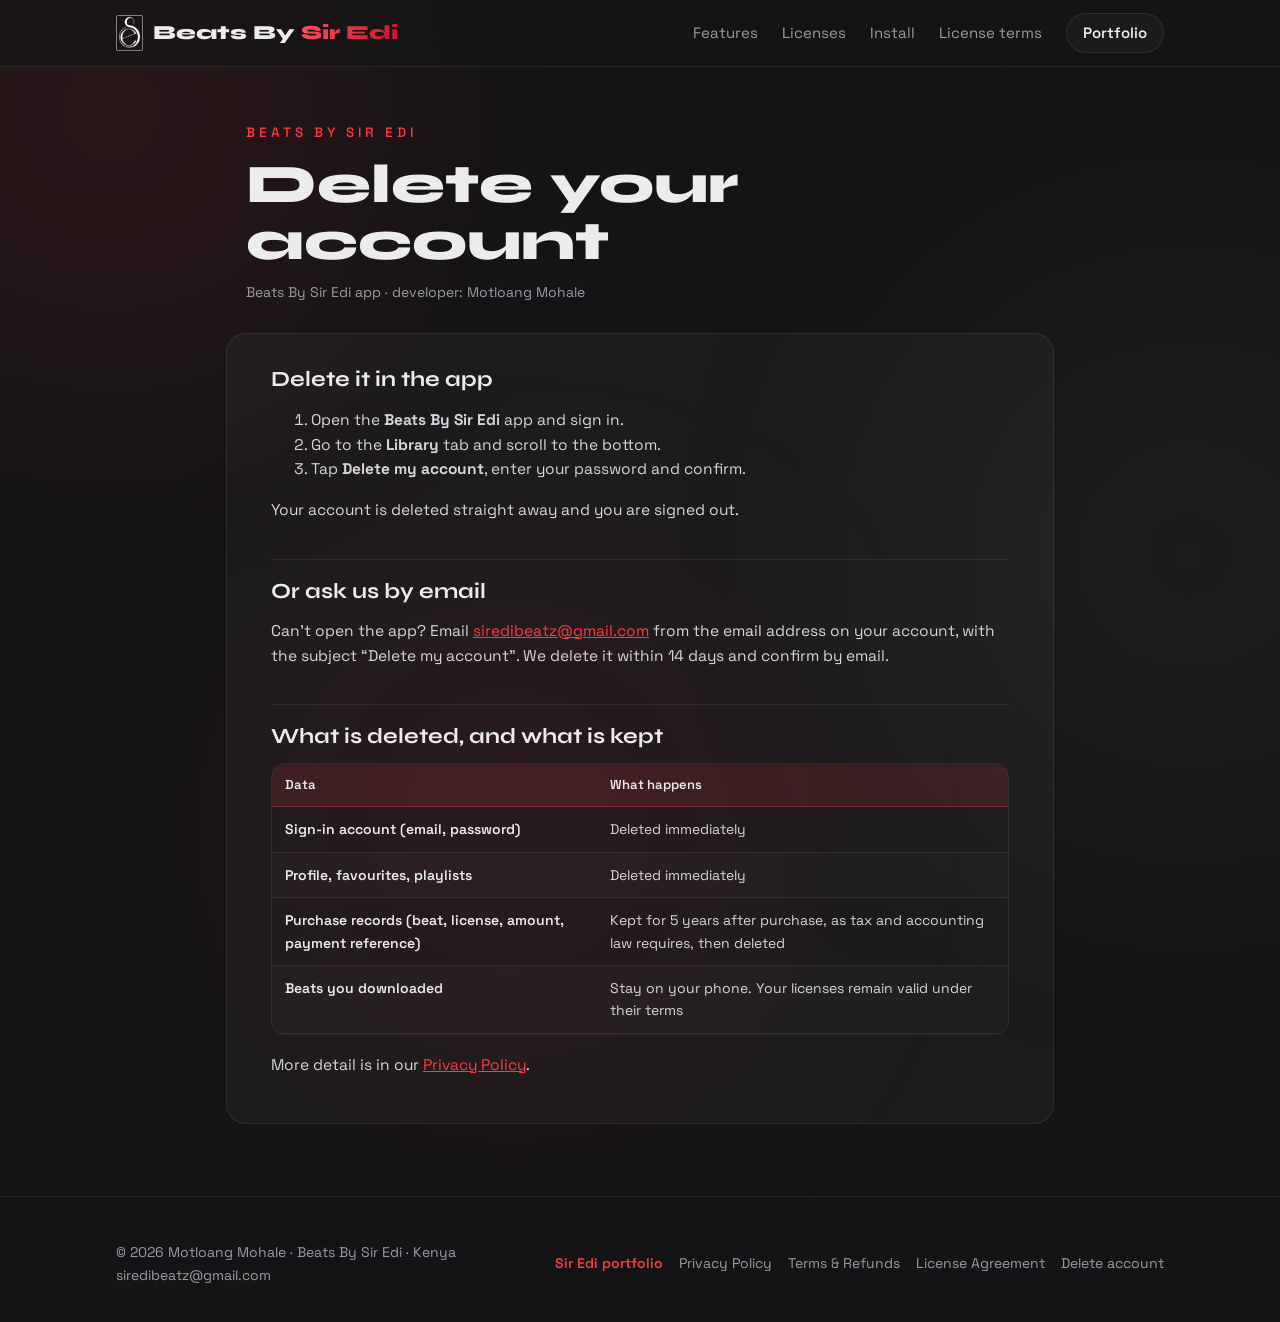
==== delete-account/index.html @ ad78ff6e "Add files via upload" ====
<!doctype html>
<html lang="en"><head>
<meta charset="utf-8"><meta name="viewport" content="width=device-width, initial-scale=1">
<title>Delete your account — Beats By Sir Edi</title>
<meta name="description" content="How to delete your Beats By Sir Edi account and what data is removed.">
<meta name="theme-color" content="#18181b">
<meta property="og:title" content="Delete your account — Beats By Sir Edi"><meta property="og:description" content="How to delete your Beats By Sir Edi account and what data is removed."><meta property="og:image" content="../assets/apple-touch-icon.png">
<link rel="icon" href="../assets/favicon.png"><link rel="apple-touch-icon" href="../assets/apple-touch-icon.png">
<link rel="preconnect" href="https://fonts.googleapis.com"><link rel="preconnect" href="https://fonts.gstatic.com" crossorigin><link href="https://fonts.googleapis.com/css2?family=Space+Grotesk:wght@400;500;600;700&family=Syne:wght@700;800&display=swap" rel="stylesheet">
<link rel="stylesheet" href="../assets/style.css">
</head><body>
<div class="glow glow-1"></div><div class="glow glow-2"></div><div class="glow glow-3"></div>
<header class="topbar"><div class="wrap">
  <a class="brand" href="../"><img class="mark" src="../assets/logo-mark.png" alt=""><span class="brand-text">Beats By <span>Sir Edi</span></span></a>
  <nav class="topnav"><a href="../#features">Features</a><a href="../#licenses">Licenses</a><a href="../#install">Install</a><a href="../license/">License terms</a><a class="pill" href="https://beats-by-sir-edi.web.app/" target="_blank" rel="noopener">Portfolio</a></nav>
</div></header>

<div class="doc-head"><div class="wrap" style="max-width:820px">
  <span class="kicker">BEATS BY SIR EDI</span>
  <h1>Delete your account</h1>
  <div class="updated-line">Beats By Sir Edi app · developer: Motloang Mohale</div>
</div></div>
<main class="doc"><div class="paper">
<h2>Delete it in the app</h2>
<ol>
<li>Open the <b>Beats By Sir Edi</b> app and sign in.</li>
<li>Go to the <b>Library</b> tab and scroll to the bottom.</li>
<li>Tap <b>Delete my account</b>, enter your password and confirm.</li>
</ol>
<p>Your account is deleted straight away and you are signed out.</p>
<h2>Or ask us by email</h2>
<p>Can't open the app? Email <a href="mailto:siredibeatz@gmail.com?subject=Delete%20my%20account">siredibeatz@gmail.com</a> from the email address on your account, with the subject “Delete my account”. We delete it within 14 days and confirm by email.</p>
<h2>What is deleted, and what is kept</h2>
<div class="table-scroll"><table>
<thead><tr><th>Data</th><th>What happens</th></tr></thead>
<tbody>
<tr><td>Sign-in account (email, password)</td><td>Deleted immediately</td></tr>
<tr><td>Profile, favourites, playlists</td><td>Deleted immediately</td></tr>
<tr><td>Purchase records (beat, license, amount, payment reference)</td><td>Kept for 5 years after purchase, as tax and accounting law requires, then deleted</td></tr>
<tr><td>Beats you downloaded</td><td>Stay on your phone. Your licenses remain valid under their terms</td></tr>
</tbody></table></div>
<p>More detail is in our <a href="../privacy/">Privacy Policy</a>.</p>
</div></main>
<footer><div class="wrap">
  <div>© <span id="year">2026</span> Motloang Mohale · Beats By Sir Edi · Kenya<br><a href="mailto:siredibeatz@gmail.com">siredibeatz@gmail.com</a></div>
  <nav><a class="portfolio-link" href="https://beats-by-sir-edi.web.app/" target="_blank" rel="noopener">Sir Edi portfolio</a><a href="../privacy/">Privacy Policy</a><a href="../terms/">Terms &amp; Refunds</a><a href="../license/">License Agreement</a><a href="../delete-account/">Delete account</a></nav>
</div></footer>
<script src="../assets/config.js"></script><script src="../assets/site.js"></script>
</body></html>
---- assets/style.css ----
/* Beats By Sir Edi — styled to match the portfolio (beats-by-sir-edi.web.app):
   near-black background, glass surfaces, red gradient accent, Syne + Space Grotesk. */
:root {
  --bg: #141416;
  --surface: #1c1c1f;
  --surface-3: #2a2a2e;
  --card: rgba(255, 255, 255, 0.035);
  --border: rgba(255, 255, 255, 0.08);
  --text: #ececee;
  --muted: #9b9ba3;
  --accent: #ff3b3f;
  --accent-deep: #c8102e;
  --accent-soft: rgba(255, 59, 63, 0.12);
  --accent-line: rgba(255, 59, 63, 0.35);
  --grad: linear-gradient(120deg, #ff5257, var(--accent-deep));
  --display: 'Syne', 'Space Grotesk', sans-serif;
  --sans: 'Space Grotesk', system-ui, -apple-system, 'Segoe UI', Roboto, Arial, sans-serif;
  --radius: 20px;
}
* { box-sizing: border-box; }
html { scroll-behavior: smooth; -webkit-text-size-adjust: 100%; }
body { margin: 0; background: var(--bg); color: var(--text); font: 16px/1.6 var(--sans); overflow-x: hidden; }
a { color: var(--accent); }
img { max-width: 100%; display: block; }
.wrap { width: 100%; max-width: 1080px; margin: 0 auto; padding: 0 16px; }

/* Floating colour glows, as on the portfolio */
.glow { position: fixed; border-radius: 50%; filter: blur(140px); opacity: 0.16; z-index: -1; pointer-events: none; animation: float 18s ease-in-out infinite; }
.glow-1 { width: 420px; height: 420px; background: var(--accent); top: -100px; left: -100px; }
.glow-2 { width: 480px; height: 480px; background: #6b6b73; top: 35%; right: -150px; animation-delay: -6s; }
.glow-3 { width: 380px; height: 380px; background: var(--accent-deep); bottom: -120px; left: 25%; animation-delay: -12s; }
@keyframes float { 0%, 100% { transform: translate(0, 0); } 50% { transform: translate(40px, -50px); } }
@media (prefers-reduced-motion: reduce) { .glow, .gradient-text { animation: none; } html { scroll-behavior: auto; } }

/* Glass top bar */
.topbar { position: sticky; top: 0; z-index: 50; backdrop-filter: blur(14px); -webkit-backdrop-filter: blur(14px); background: rgba(20, 20, 22, 0.6); border-bottom: 1px solid var(--border); }
.topbar .wrap { display: flex; align-items: center; justify-content: space-between; height: 66px; gap: 12px; }
.brand { display: flex; align-items: center; gap: 10px; text-decoration: none; min-width: 0; }
.brand .mark { height: 36px; width: auto; }
.brand-text { font-family: var(--display); font-weight: 800; font-size: 1.25rem; color: var(--text); white-space: nowrap; }
.brand-text span { background: var(--grad); -webkit-background-clip: text; background-clip: text; color: transparent; }
.topnav { display: flex; align-items: center; gap: 24px; }
.topnav a { color: var(--muted); text-decoration: none; font-size: 15px; transition: color .2s; }
.topnav a:hover { color: var(--accent); }
.topnav a.pill { color: var(--text); border: 1px solid var(--border); background: var(--card); padding: 7px 16px; border-radius: 999px; font-weight: 600; }
.topnav a.pill:hover { border-color: var(--accent); color: var(--text); }
@media (max-width: 760px) { .topnav a:not(.pill) { display: none; } .brand-text { font-size: 1.05rem; } }
@media (max-width: 380px) { .brand-text { display: none; } }

/* Hero */
.hero { padding: 72px 0 64px; }
.hero .wrap { display: grid; grid-template-columns: 1.15fr 0.85fr; gap: 40px; align-items: center; }
.kicker { display: inline-block; text-transform: uppercase; letter-spacing: 4px; color: var(--accent); font-size: .85rem; font-weight: 500; margin-bottom: 18px; }
.hero h1 { font-family: var(--display); font-weight: 800; font-size: clamp(2.4rem, 6.2vw, 4.4rem); line-height: 1.06; margin: 0 0 20px; }
.gradient-text { background: var(--grad); -webkit-background-clip: text; background-clip: text; color: transparent; background-size: 200% auto; animation: shine 6s linear infinite; }
@keyframes shine { to { background-position: 200% center; } }
.hero h1 .red { background: var(--grad); -webkit-background-clip: text; background-clip: text; color: transparent; background-size: 200% auto; animation: shine 6s linear infinite; }
.hero p.lead { color: var(--muted); font-size: 1.15rem; max-width: 540px; margin: 0 0 30px; }
.cta { display: flex; flex-wrap: wrap; gap: 14px; align-items: center; }
.btn { display: inline-flex; align-items: center; gap: 10px; text-decoration: none; font-weight: 700; border-radius: 999px; padding: 14px 30px; font-size: 1rem; transition: transform .2s, box-shadow .2s, border-color .2s; }
.btn svg { width: 20px; height: 20px; }
.btn-red { background: var(--grad); color: #fff; box-shadow: 0 8px 30px rgba(255, 59, 63, 0.35); }
.btn-red:hover { transform: translateY(-3px); box-shadow: 0 12px 40px rgba(255, 59, 63, 0.5); }
.btn-outline { border: 1px solid var(--border); color: var(--text); background: var(--card); }
.btn-outline:hover { border-color: var(--accent); transform: translateY(-3px); }
.meta { color: var(--muted); font-size: 13px; margin-top: 14px; }
.play { display: inline-flex; align-items: center; gap: 10px; border: 1px solid var(--border); border-radius: 999px; padding: 8px 20px 8px 16px; color: #fff; text-decoration: none; background: rgba(0, 0, 0, 0.45); }
.play.soon { opacity: 0.55; cursor: default; }
.play svg { width: 22px; height: 22px; }
.play-text { display: flex; flex-direction: column; line-height: 1.1; }
.play-top { font-size: 9px; letter-spacing: 1px; color: var(--muted); }
.play-name { font-size: 16px; font-weight: 600; }
.hero-art { justify-self: center; position: relative; }
.hero-art::before { content: ''; position: absolute; inset: 10% -10%; background: radial-gradient(closest-side, rgba(255, 59, 63, 0.35), transparent); filter: blur(30px); z-index: -1; }
.phone { width: 250px; max-width: 70vw; aspect-ratio: 9 / 18; border-radius: 36px; background: #0e0e10; border: 8px solid #2a2a2e; box-shadow: 0 30px 70px rgba(0, 0, 0, 0.55); overflow: hidden; display: flex; flex-direction: column; }
.phone .p-top { background: #1F1F22; border-bottom: 2px solid var(--accent); padding: 16px 14px 10px; display: flex; align-items: center; gap: 8px; }
.phone .p-top img { height: 20px; }
.phone .p-body { flex: 1; background: #F4F4F5; padding: 12px; display: grid; grid-template-columns: 1fr 1fr; gap: 8px; align-content: start; }
.pad { aspect-ratio: 1; border-radius: 10px; background: linear-gradient(145deg, #3A3A40, #1F1F22); }
.pad:nth-child(3n) { background: linear-gradient(145deg, #ff5257, #8E1711); }
.pad:nth-child(4n) { background: linear-gradient(145deg, #6E6E73, #3A3A40); }
.phone .p-bar { background: #fff; border-top: 1px solid #E2E2E6; height: 44px; display: flex; align-items: center; gap: 8px; padding: 0 12px; }
.phone .p-bar .dot { width: 24px; height: 24px; border-radius: 6px; background: var(--accent); }
.phone .p-bar .ln { flex: 1; height: 6px; border-radius: 3px; background: #ECECEE; }
@media (max-width: 820px) { .hero .wrap { grid-template-columns: 1fr; } .hero-art { display: none; } .hero { padding: 48px 0 40px; } }

/* Sections */
section { padding: 72px 0; }
.section-tag { text-transform: uppercase; letter-spacing: 4px; color: var(--accent); font-size: .8rem; font-weight: 500; margin: 0 0 10px; }
h2 { font-family: var(--display); font-weight: 800; font-size: clamp(2rem, 5vw, 3rem); line-height: 1.08; margin: 0 0 28px; }
.grid-3 { display: grid; grid-template-columns: repeat(3, 1fr); gap: 18px; }
.grid-4 { display: grid; grid-template-columns: repeat(4, 1fr); gap: 18px; }
@media (max-width: 900px) { .grid-4 { grid-template-columns: repeat(2, 1fr); } }
@media (max-width: 720px) { .grid-3 { grid-template-columns: 1fr; } }
@media (max-width: 480px) { .grid-4 { grid-template-columns: 1fr; } }
.card { background: var(--card); border: 1px solid var(--border); border-radius: var(--radius); padding: 24px; transition: transform .25s, border-color .25s, box-shadow .25s; }
.card:hover { transform: translateY(-6px); border-color: var(--accent-line); box-shadow: 0 18px 50px rgba(255, 59, 63, 0.14); }
.card h3 { margin: 14px 0 6px; font-size: 1.08rem; }
.card p { margin: 0; color: var(--muted); font-size: .95rem; }
.icon { width: 44px; height: 44px; border-radius: 14px; background: var(--accent-soft); border: 1px solid var(--accent-line); display: grid; place-items: center; }
.icon svg { width: 20px; height: 20px; stroke: var(--accent); fill: none; stroke-width: 1.8; stroke-linecap: round; stroke-linejoin: round; }
.step { display: flex; gap: 14px; align-items: flex-start; }
.step p { color: var(--muted); margin: 4px 0 0; }
.num { flex: none; width: 36px; height: 36px; border-radius: 50%; background: var(--grad); color: #fff; font-weight: 700; display: grid; place-items: center; box-shadow: 0 6px 18px rgba(255, 59, 63, 0.35); }

/* Licenses */
.lic { display: flex; flex-direction: column; }
.lic.featured { border-color: var(--accent-line); background: linear-gradient(160deg, rgba(255, 59, 63, 0.12), rgba(255, 255, 255, 0.03)); }
.lic .name { font-family: var(--display); font-weight: 800; font-size: 1.6rem; line-height: 1.1; margin: 10px 0 4px; }
.lic ul { list-style: none; padding: 0; margin: 16px 0 0; }
.lic li { padding: 9px 0; border-top: 1px solid var(--border); font-size: .95rem; display: flex; gap: 10px; }
.lic li::before { content: ''; flex: none; width: 6px; height: 6px; margin-top: 9px; border-radius: 50%; background: var(--accent); }
.badge { display: inline-block; align-self: flex-start; font-size: 11px; font-weight: 700; letter-spacing: 1.4px; color: var(--accent); background: var(--accent-soft); border: 1px solid var(--accent-line); border-radius: 999px; padding: 3px 10px; }
.muted { color: var(--muted); }

/* Install band */
.band { background: rgba(255, 255, 255, 0.025); border-top: 1px solid var(--border); border-bottom: 1px solid var(--border); }
.band a { color: var(--text); }

/* Portfolio strip */
.portfolio-strip { display: flex; flex-wrap: wrap; align-items: center; justify-content: space-between; gap: 20px; padding: 28px 30px; border-radius: 24px; background: linear-gradient(120deg, rgba(255, 59, 63, 0.14), rgba(255, 255, 255, 0.03)); border: 1px solid var(--accent-line); }
.portfolio-strip h3 { font-family: var(--display); font-weight: 800; font-size: clamp(1.3rem, 3vw, 1.8rem); margin: 0 0 6px; line-height: 1.15; }
.portfolio-strip p { margin: 0; color: var(--muted); max-width: 560px; }

/* Legal pages */
.doc-head { padding: 52px 0 30px; }
.doc-head .kicker { margin-bottom: 12px; }
.doc-head h1 { font-family: var(--display); font-weight: 800; font-size: clamp(2.2rem, 6vw, 3.4rem); line-height: 1.06; margin: 0 0 10px; }
.doc-head .updated-line { color: var(--muted); font-size: 14px; }
.doc-head .actions { display: flex; flex-wrap: wrap; gap: 10px; margin-top: 20px; }
.btn-ghost { display: inline-flex; align-items: center; gap: 8px; border: 1px solid var(--border); background: var(--card); color: var(--text); text-decoration: none; border-radius: 999px; padding: 10px 18px; font-size: 14px; font-weight: 600; transition: border-color .2s; }
.btn-ghost:hover { border-color: var(--accent); }
.doc { max-width: 860px; margin: 0 auto; padding: 0 16px 72px; }
.doc .paper { background: var(--card); border: 1px solid var(--border); border-radius: var(--radius); padding: 30px clamp(18px, 4vw, 44px); }
.doc h1 { display: none; }
.doc h2 { font-family: var(--display); font-weight: 700; font-size: 1.35rem; margin: 36px 0 12px; padding-top: 20px; border-top: 1px solid var(--border); }
.doc h2:first-of-type { border-top: 0; padding-top: 0; margin-top: 4px; }
.doc p, .doc li { font-size: 15.5px; color: #d6d6da; }
.doc strong { color: var(--text); }
.table-scroll { overflow-x: auto; margin: 14px 0 18px; border: 1px solid var(--border); border-radius: 14px; }
.doc table { border-collapse: collapse; width: 100%; min-width: 520px; font-size: 14px; }
.doc th, .doc td { text-align: left; vertical-align: top; padding: 11px 13px; border-bottom: 1px solid var(--border); color: #d6d6da; }
.doc thead th { background: rgba(255, 59, 63, 0.12); color: var(--text); font-weight: 600; font-size: 13px; border-bottom: 1px solid var(--accent-line); }
.doc tbody tr:nth-child(even) td { background: rgba(255, 255, 255, 0.02); }
.doc tbody td:first-child { font-weight: 600; color: var(--text); }

/* Footer */
footer { color: var(--muted); padding: 44px 0 36px; font-size: 14px; border-top: 1px solid var(--border); }
footer .wrap { display: flex; flex-wrap: wrap; justify-content: space-between; gap: 18px; align-items: center; }
footer a { color: var(--muted); text-decoration: none; transition: color .2s; }
footer a:hover { color: var(--accent); }
footer nav { display: flex; flex-wrap: wrap; gap: 16px; }
footer .portfolio-link { color: var(--accent); font-weight: 600; }
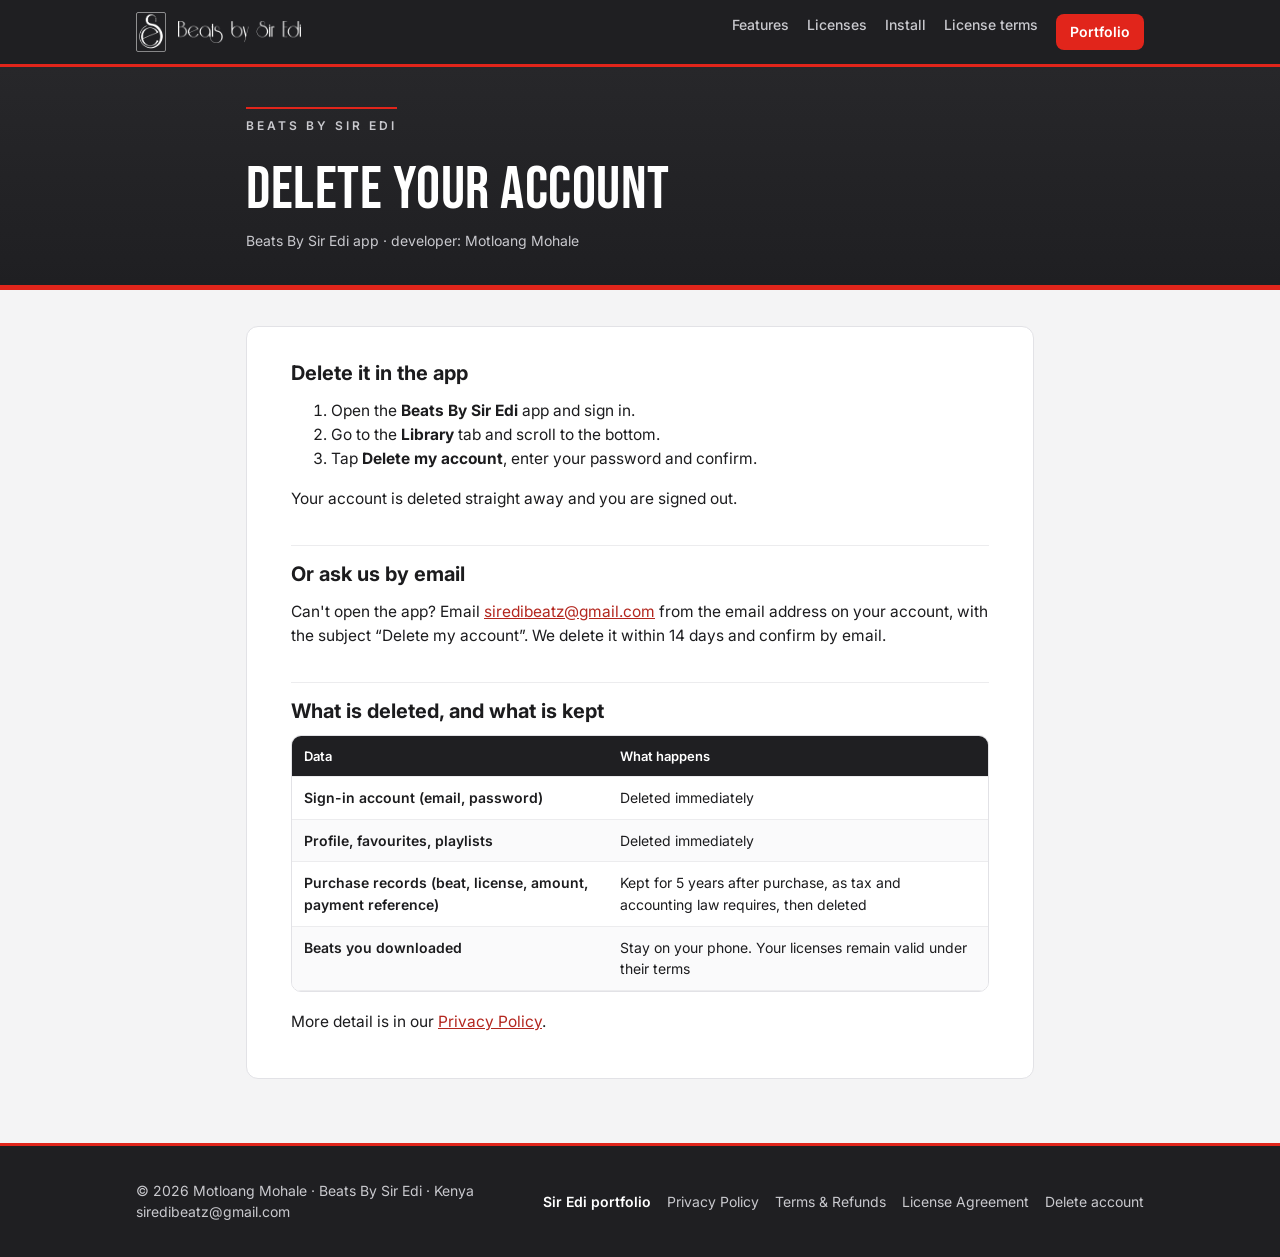
==== commit d67b4ebb: "Add files via upload" ====
--- a/delete-account/index.html
+++ b/delete-account/index.html
@@ -3,15 +3,14 @@
 <meta charset="utf-8"><meta name="viewport" content="width=device-width, initial-scale=1">
 <title>Delete your account — Beats By Sir Edi</title>
 <meta name="description" content="How to delete your Beats By Sir Edi account and what data is removed.">
-<meta name="theme-color" content="#18181b">
+<meta name="theme-color" content="#1F1F22">
 <meta property="og:title" content="Delete your account — Beats By Sir Edi"><meta property="og:description" content="How to delete your Beats By Sir Edi account and what data is removed."><meta property="og:image" content="../assets/apple-touch-icon.png">
 <link rel="icon" href="../assets/favicon.png"><link rel="apple-touch-icon" href="../assets/apple-touch-icon.png">
-<link rel="preconnect" href="https://fonts.googleapis.com"><link rel="preconnect" href="https://fonts.gstatic.com" crossorigin><link href="https://fonts.googleapis.com/css2?family=Space+Grotesk:wght@400;500;600;700&family=Syne:wght@700;800&display=swap" rel="stylesheet">
+<link rel="preconnect" href="https://fonts.googleapis.com"><link rel="preconnect" href="https://fonts.gstatic.com" crossorigin><link href="https://fonts.googleapis.com/css2?family=Bebas+Neue&family=Inter:wght@400;500;600;700&display=swap" rel="stylesheet">
 <link rel="stylesheet" href="../assets/style.css">
 </head><body>
-<div class="glow glow-1"></div><div class="glow glow-2"></div><div class="glow glow-3"></div>
 <header class="topbar"><div class="wrap">
-  <a class="brand" href="../"><img class="mark" src="../assets/logo-mark.png" alt=""><span class="brand-text">Beats By <span>Sir Edi</span></span></a>
+  <a class="brand" href="../"><img class="mark" src="../assets/logo-mark.png" alt=""><img class="word" src="../assets/logo-wordmark.png" alt="Beats By Sir Edi"></a>
   <nav class="topnav"><a href="../#features">Features</a><a href="../#licenses">Licenses</a><a href="../#install">Install</a><a href="../license/">License terms</a><a class="pill" href="https://beats-by-sir-edi.web.app/" target="_blank" rel="noopener">Portfolio</a></nav>
 </div></header>
 
--- a/assets/style.css
+++ b/assets/style.css
@@ -1,153 +1,140 @@
-/* Beats By Sir Edi — styled to match the portfolio (beats-by-sir-edi.web.app):
-   near-black background, glass surfaces, red gradient accent, Syne + Space Grotesk. */
+/* Beats By Sir Edi — same palette as the app: charcoal, greys, white, one red accent. */
 :root {
-  --bg: #141416;
-  --surface: #1c1c1f;
-  --surface-3: #2a2a2e;
-  --card: rgba(255, 255, 255, 0.035);
-  --border: rgba(255, 255, 255, 0.08);
-  --text: #ececee;
-  --muted: #9b9ba3;
-  --accent: #ff3b3f;
-  --accent-deep: #c8102e;
-  --accent-soft: rgba(255, 59, 63, 0.12);
-  --accent-line: rgba(255, 59, 63, 0.35);
-  --grad: linear-gradient(120deg, #ff5257, var(--accent-deep));
-  --display: 'Syne', 'Space Grotesk', sans-serif;
-  --sans: 'Space Grotesk', system-ui, -apple-system, 'Segoe UI', Roboto, Arial, sans-serif;
-  --radius: 20px;
+  --bg: #F4F4F5;
+  --surface: #FFFFFF;
+  --surface-2: #ECECEE;
+  --line: #E2E2E6;
+  --text: #1C1C1E;
+  --muted: #6E6E73;
+  --charcoal: #1F1F22;
+  --charcoal-2: #27272A;
+  --red: #E1251B;
+  --red-dim: #B3261E;
+  --on-dark: #FFFFFF;
+  --on-dark-muted: #C9C9CE;
+  --radius: 12px;
+  --display: 'Bebas Neue', Impact, 'Arial Narrow', sans-serif;
+  --sans: 'Inter', system-ui, -apple-system, 'Segoe UI', Roboto, Arial, sans-serif;
 }
 * { box-sizing: border-box; }
-html { scroll-behavior: smooth; -webkit-text-size-adjust: 100%; }
-body { margin: 0; background: var(--bg); color: var(--text); font: 16px/1.6 var(--sans); overflow-x: hidden; }
-a { color: var(--accent); }
+html { -webkit-text-size-adjust: 100%; }
+body { margin: 0; background: var(--bg); color: var(--text); font: 16px/1.55 var(--sans); }
+a { color: var(--red-dim); }
 img { max-width: 100%; display: block; }
-.wrap { width: 100%; max-width: 1080px; margin: 0 auto; padding: 0 16px; }
+.wrap { width: 100%; max-width: 1040px; margin: 0 auto; padding: 0 16px; }
 
-/* Floating colour glows, as on the portfolio */
-.glow { position: fixed; border-radius: 50%; filter: blur(140px); opacity: 0.16; z-index: -1; pointer-events: none; animation: float 18s ease-in-out infinite; }
-.glow-1 { width: 420px; height: 420px; background: var(--accent); top: -100px; left: -100px; }
-.glow-2 { width: 480px; height: 480px; background: #6b6b73; top: 35%; right: -150px; animation-delay: -6s; }
-.glow-3 { width: 380px; height: 380px; background: var(--accent-deep); bottom: -120px; left: 25%; animation-delay: -12s; }
-@keyframes float { 0%, 100% { transform: translate(0, 0); } 50% { transform: translate(40px, -50px); } }
-@media (prefers-reduced-motion: reduce) { .glow, .gradient-text { animation: none; } html { scroll-behavior: auto; } }
-
-/* Glass top bar */
-.topbar { position: sticky; top: 0; z-index: 50; backdrop-filter: blur(14px); -webkit-backdrop-filter: blur(14px); background: rgba(20, 20, 22, 0.6); border-bottom: 1px solid var(--border); }
-.topbar .wrap { display: flex; align-items: center; justify-content: space-between; height: 66px; gap: 12px; }
-.brand { display: flex; align-items: center; gap: 10px; text-decoration: none; min-width: 0; }
-.brand .mark { height: 36px; width: auto; }
-.brand-text { font-family: var(--display); font-weight: 800; font-size: 1.25rem; color: var(--text); white-space: nowrap; }
-.brand-text span { background: var(--grad); -webkit-background-clip: text; background-clip: text; color: transparent; }
-.topnav { display: flex; align-items: center; gap: 24px; }
-.topnav a { color: var(--muted); text-decoration: none; font-size: 15px; transition: color .2s; }
-.topnav a:hover { color: var(--accent); }
-.topnav a.pill { color: var(--text); border: 1px solid var(--border); background: var(--card); padding: 7px 16px; border-radius: 999px; font-weight: 600; }
-.topnav a.pill:hover { border-color: var(--accent); color: var(--text); }
-@media (max-width: 760px) { .topnav a:not(.pill) { display: none; } .brand-text { font-size: 1.05rem; } }
-@media (max-width: 380px) { .brand-text { display: none; } }
+/* Top bar — like the app */
+.topbar { background: var(--charcoal); border-bottom: 3px solid var(--red); }
+.topbar .wrap { display: flex; align-items: center; justify-content: space-between; height: 64px; gap: 12px; }
+.brand { display: flex; align-items: center; gap: 12px; text-decoration: none; min-width: 0; }
+.brand .mark { height: 40px; width: auto; }
+.brand .word { height: 22px; width: auto; }
+.topnav { display: flex; gap: 18px; }
+.topnav a { color: var(--on-dark-muted); text-decoration: none; font-size: 14px; font-weight: 500; }
+.topnav a:hover { color: var(--on-dark); }
+@media (max-width: 640px) { .topnav { display: none; } .brand .word { height: 18px; } }
 
 /* Hero */
-.hero { padding: 72px 0 64px; }
+.hero { background: linear-gradient(180deg, var(--charcoal-2), var(--charcoal)); color: var(--on-dark); padding: 64px 0 72px; position: relative; overflow: hidden; }
+.hero::after { content: ''; position: absolute; left: 0; right: 0; bottom: 0; height: 6px; background: var(--red); }
 .hero .wrap { display: grid; grid-template-columns: 1.15fr 0.85fr; gap: 40px; align-items: center; }
-.kicker { display: inline-block; text-transform: uppercase; letter-spacing: 4px; color: var(--accent); font-size: .85rem; font-weight: 500; margin-bottom: 18px; }
-.hero h1 { font-family: var(--display); font-weight: 800; font-size: clamp(2.4rem, 6.2vw, 4.4rem); line-height: 1.06; margin: 0 0 20px; }
-.gradient-text { background: var(--grad); -webkit-background-clip: text; background-clip: text; color: transparent; background-size: 200% auto; animation: shine 6s linear infinite; }
-@keyframes shine { to { background-position: 200% center; } }
-.hero h1 .red { background: var(--grad); -webkit-background-clip: text; background-clip: text; color: transparent; background-size: 200% auto; animation: shine 6s linear infinite; }
-.hero p.lead { color: var(--muted); font-size: 1.15rem; max-width: 540px; margin: 0 0 30px; }
-.cta { display: flex; flex-wrap: wrap; gap: 14px; align-items: center; }
-.btn { display: inline-flex; align-items: center; gap: 10px; text-decoration: none; font-weight: 700; border-radius: 999px; padding: 14px 30px; font-size: 1rem; transition: transform .2s, box-shadow .2s, border-color .2s; }
+.kicker { display: inline-block; font-size: 12px; font-weight: 600; letter-spacing: 3px; color: var(--on-dark-muted); border-top: 2px solid var(--red); padding-top: 8px; margin-bottom: 18px; }
+.hero h1 { font-family: var(--display); font-weight: 400; font-size: clamp(48px, 9vw, 88px); line-height: 0.95; letter-spacing: 1px; margin: 0 0 18px; }
+.hero h1 .red { color: var(--red); }
+.hero p.lead { color: var(--on-dark-muted); font-size: 18px; max-width: 520px; margin: 0 0 28px; }
+.cta { display: flex; flex-wrap: wrap; gap: 12px; align-items: center; }
+.btn { display: inline-flex; align-items: center; gap: 10px; text-decoration: none; font-weight: 700; border-radius: 10px; padding: 14px 22px; font-size: 16px; }
+.btn-red { background: var(--red); color: #fff; box-shadow: 0 8px 24px rgba(225, 37, 27, 0.35); }
+.btn-red:hover { background: #c81f16; }
 .btn svg { width: 20px; height: 20px; }
-.btn-red { background: var(--grad); color: #fff; box-shadow: 0 8px 30px rgba(255, 59, 63, 0.35); }
-.btn-red:hover { transform: translateY(-3px); box-shadow: 0 12px 40px rgba(255, 59, 63, 0.5); }
-.btn-outline { border: 1px solid var(--border); color: var(--text); background: var(--card); }
-.btn-outline:hover { border-color: var(--accent); transform: translateY(-3px); }
-.meta { color: var(--muted); font-size: 13px; margin-top: 14px; }
-.play { display: inline-flex; align-items: center; gap: 10px; border: 1px solid var(--border); border-radius: 999px; padding: 8px 20px 8px 16px; color: #fff; text-decoration: none; background: rgba(0, 0, 0, 0.45); }
+.meta { color: var(--on-dark-muted); font-size: 13px; margin-top: 12px; }
+.play { display: inline-flex; align-items: center; gap: 10px; border: 1px solid #4A4A50; border-radius: 10px; padding: 8px 16px; color: #fff; text-decoration: none; background: #000; }
 .play.soon { opacity: 0.55; cursor: default; }
 .play svg { width: 22px; height: 22px; }
 .play-text { display: flex; flex-direction: column; line-height: 1.1; }
-.play-top { font-size: 9px; letter-spacing: 1px; color: var(--muted); }
-.play-name { font-size: 16px; font-weight: 600; }
+.play-top { font-size: 9px; letter-spacing: 1px; }
+.play-name { font-size: 17px; font-weight: 600; }
 .hero-art { justify-self: center; position: relative; }
-.hero-art::before { content: ''; position: absolute; inset: 10% -10%; background: radial-gradient(closest-side, rgba(255, 59, 63, 0.35), transparent); filter: blur(30px); z-index: -1; }
-.phone { width: 250px; max-width: 70vw; aspect-ratio: 9 / 18; border-radius: 36px; background: #0e0e10; border: 8px solid #2a2a2e; box-shadow: 0 30px 70px rgba(0, 0, 0, 0.55); overflow: hidden; display: flex; flex-direction: column; }
-.phone .p-top { background: #1F1F22; border-bottom: 2px solid var(--accent); padding: 16px 14px 10px; display: flex; align-items: center; gap: 8px; }
+.phone { width: 250px; max-width: 70vw; aspect-ratio: 9 / 18; border-radius: 34px; background: #111113; border: 8px solid #2E2E33; box-shadow: 0 30px 60px rgba(0,0,0,0.45); overflow: hidden; display: flex; flex-direction: column; }
+.phone .p-top { background: var(--charcoal); border-bottom: 2px solid var(--red); padding: 16px 14px 10px; display: flex; align-items: center; gap: 8px; }
 .phone .p-top img { height: 20px; }
-.phone .p-body { flex: 1; background: #F4F4F5; padding: 12px; display: grid; grid-template-columns: 1fr 1fr; gap: 8px; align-content: start; }
-.pad { aspect-ratio: 1; border-radius: 10px; background: linear-gradient(145deg, #3A3A40, #1F1F22); }
-.pad:nth-child(3n) { background: linear-gradient(145deg, #ff5257, #8E1711); }
+.phone .p-body { flex: 1; background: var(--bg); padding: 12px; display: grid; grid-template-columns: 1fr 1fr; gap: 8px; align-content: start; }
+.pad { aspect-ratio: 1; border-radius: 10px; background: linear-gradient(145deg, #3A3A40, #1F1F22); position: relative; }
+.pad:nth-child(3n) { background: linear-gradient(145deg, #E1251B, #8E1711); }
 .pad:nth-child(4n) { background: linear-gradient(145deg, #6E6E73, #3A3A40); }
-.phone .p-bar { background: #fff; border-top: 1px solid #E2E2E6; height: 44px; display: flex; align-items: center; gap: 8px; padding: 0 12px; }
-.phone .p-bar .dot { width: 24px; height: 24px; border-radius: 6px; background: var(--accent); }
-.phone .p-bar .ln { flex: 1; height: 6px; border-radius: 3px; background: #ECECEE; }
-@media (max-width: 820px) { .hero .wrap { grid-template-columns: 1fr; } .hero-art { display: none; } .hero { padding: 48px 0 40px; } }
+.phone .p-bar { background: var(--surface); border-top: 1px solid var(--line); height: 44px; display: flex; align-items: center; gap: 8px; padding: 0 12px; }
+.phone .p-bar .dot { width: 24px; height: 24px; border-radius: 6px; background: var(--red); }
+.phone .p-bar .ln { flex: 1; height: 6px; border-radius: 3px; background: var(--surface-2); }
+@media (max-width: 820px) { .hero .wrap { grid-template-columns: 1fr; } .hero-art { display: none; } .hero { padding: 44px 0 52px; } }
 
 /* Sections */
-section { padding: 72px 0; }
-.section-tag { text-transform: uppercase; letter-spacing: 4px; color: var(--accent); font-size: .8rem; font-weight: 500; margin: 0 0 10px; }
-h2 { font-family: var(--display); font-weight: 800; font-size: clamp(2rem, 5vw, 3rem); line-height: 1.08; margin: 0 0 28px; }
-.grid-3 { display: grid; grid-template-columns: repeat(3, 1fr); gap: 18px; }
-.grid-4 { display: grid; grid-template-columns: repeat(4, 1fr); gap: 18px; }
+section { padding: 64px 0; }
+.section-tag { font-size: 12px; font-weight: 700; letter-spacing: 2.4px; color: var(--red); text-transform: uppercase; margin: 0 0 6px; }
+h2 { font-family: var(--display); font-weight: 400; font-size: clamp(34px, 6vw, 48px); letter-spacing: 0.5px; line-height: 1; margin: 0 0 24px; }
+.grid-3 { display: grid; grid-template-columns: repeat(3, 1fr); gap: 16px; }
+.grid-4 { display: grid; grid-template-columns: repeat(4, 1fr); gap: 16px; }
 @media (max-width: 900px) { .grid-4 { grid-template-columns: repeat(2, 1fr); } }
 @media (max-width: 720px) { .grid-3 { grid-template-columns: 1fr; } }
 @media (max-width: 480px) { .grid-4 { grid-template-columns: 1fr; } }
-.card { background: var(--card); border: 1px solid var(--border); border-radius: var(--radius); padding: 24px; transition: transform .25s, border-color .25s, box-shadow .25s; }
-.card:hover { transform: translateY(-6px); border-color: var(--accent-line); box-shadow: 0 18px 50px rgba(255, 59, 63, 0.14); }
-.card h3 { margin: 14px 0 6px; font-size: 1.08rem; }
-.card p { margin: 0; color: var(--muted); font-size: .95rem; }
-.icon { width: 44px; height: 44px; border-radius: 14px; background: var(--accent-soft); border: 1px solid var(--accent-line); display: grid; place-items: center; }
-.icon svg { width: 20px; height: 20px; stroke: var(--accent); fill: none; stroke-width: 1.8; stroke-linecap: round; stroke-linejoin: round; }
+.card { background: var(--surface); border: 1px solid var(--line); border-radius: var(--radius); padding: 22px; }
+.card h3 { margin: 10px 0 6px; font-size: 17px; }
+.card p { margin: 0; color: var(--muted); font-size: 15px; }
+.icon { width: 40px; height: 40px; border-radius: 10px; background: var(--charcoal); display: grid; place-items: center; }
+.icon svg { width: 20px; height: 20px; stroke: #fff; fill: none; stroke-width: 1.8; stroke-linecap: round; stroke-linejoin: round; }
 .step { display: flex; gap: 14px; align-items: flex-start; }
-.step p { color: var(--muted); margin: 4px 0 0; }
-.num { flex: none; width: 36px; height: 36px; border-radius: 50%; background: var(--grad); color: #fff; font-weight: 700; display: grid; place-items: center; box-shadow: 0 6px 18px rgba(255, 59, 63, 0.35); }
+.num { flex: none; width: 34px; height: 34px; border-radius: 50%; background: var(--red); color: #fff; font-weight: 700; display: grid; place-items: center; }
 
 /* Licenses */
 .lic { display: flex; flex-direction: column; }
-.lic.featured { border-color: var(--accent-line); background: linear-gradient(160deg, rgba(255, 59, 63, 0.12), rgba(255, 255, 255, 0.03)); }
-.lic .name { font-family: var(--display); font-weight: 800; font-size: 1.6rem; line-height: 1.1; margin: 10px 0 4px; }
-.lic ul { list-style: none; padding: 0; margin: 16px 0 0; }
-.lic li { padding: 9px 0; border-top: 1px solid var(--border); font-size: .95rem; display: flex; gap: 10px; }
-.lic li::before { content: ''; flex: none; width: 6px; height: 6px; margin-top: 9px; border-radius: 50%; background: var(--accent); }
-.badge { display: inline-block; align-self: flex-start; font-size: 11px; font-weight: 700; letter-spacing: 1.4px; color: var(--accent); background: var(--accent-soft); border: 1px solid var(--accent-line); border-radius: 999px; padding: 3px 10px; }
-.muted { color: var(--muted); }
+.lic.featured { border: 2px solid var(--red); }
+.lic .name { font-family: var(--display); font-size: 30px; letter-spacing: 0.5px; line-height: 1; margin: 6px 0 2px; }
+.lic ul { list-style: none; padding: 0; margin: 14px 0 0; }
+.lic li { padding: 8px 0; border-top: 1px solid var(--surface-2); font-size: 14.5px; display: flex; gap: 8px; }
+.lic li::before { content: ''; flex: none; width: 6px; height: 6px; margin-top: 8px; border-radius: 50%; background: var(--red); }
+.badge { display: inline-block; font-size: 11px; font-weight: 700; letter-spacing: 1.2px; color: var(--red-dim); background: rgba(225, 37, 27, 0.08); border-radius: 6px; padding: 3px 8px; }
 
-/* Install band */
-.band { background: rgba(255, 255, 255, 0.025); border-top: 1px solid var(--border); border-bottom: 1px solid var(--border); }
-.band a { color: var(--text); }
-
-/* Portfolio strip */
-.portfolio-strip { display: flex; flex-wrap: wrap; align-items: center; justify-content: space-between; gap: 20px; padding: 28px 30px; border-radius: 24px; background: linear-gradient(120deg, rgba(255, 59, 63, 0.14), rgba(255, 255, 255, 0.03)); border: 1px solid var(--accent-line); }
-.portfolio-strip h3 { font-family: var(--display); font-weight: 800; font-size: clamp(1.3rem, 3vw, 1.8rem); margin: 0 0 6px; line-height: 1.15; }
-.portfolio-strip p { margin: 0; color: var(--muted); max-width: 560px; }
+/* Dark band */
+.band { background: var(--charcoal); color: var(--on-dark); border-top: 4px solid var(--red); }
+.band p { color: var(--on-dark-muted); }
 
 /* Legal pages */
-.doc-head { padding: 52px 0 30px; }
-.doc-head .kicker { margin-bottom: 12px; }
-.doc-head h1 { font-family: var(--display); font-weight: 800; font-size: clamp(2.2rem, 6vw, 3.4rem); line-height: 1.06; margin: 0 0 10px; }
-.doc-head .updated-line { color: var(--muted); font-size: 14px; }
-.doc-head .actions { display: flex; flex-wrap: wrap; gap: 10px; margin-top: 20px; }
-.btn-ghost { display: inline-flex; align-items: center; gap: 8px; border: 1px solid var(--border); background: var(--card); color: var(--text); text-decoration: none; border-radius: 999px; padding: 10px 18px; font-size: 14px; font-weight: 600; transition: border-color .2s; }
-.btn-ghost:hover { border-color: var(--accent); }
-.doc { max-width: 860px; margin: 0 auto; padding: 0 16px 72px; }
-.doc .paper { background: var(--card); border: 1px solid var(--border); border-radius: var(--radius); padding: 30px clamp(18px, 4vw, 44px); }
+.doc-head { background: linear-gradient(180deg, var(--charcoal-2), var(--charcoal)); color: #fff; padding: 40px 0 34px; border-bottom: 5px solid var(--red); }
+.doc-head h1 { font-family: var(--display); font-weight: 400; font-size: clamp(40px, 7vw, 60px); line-height: 1; margin: 6px 0 10px; letter-spacing: 0.5px; }
+.doc-head .actions { display: flex; flex-wrap: wrap; gap: 10px; margin-top: 16px; }
+.btn-ghost { display: inline-flex; align-items: center; gap: 8px; border: 1px solid #4A4A50; color: #fff; text-decoration: none; border-radius: 8px; padding: 9px 14px; font-size: 14px; font-weight: 600; }
+.btn-ghost:hover { border-color: var(--red); }
+.doc { max-width: 820px; margin: 0 auto; padding: 36px 16px 64px; }
+.doc .paper { background: var(--surface); border: 1px solid var(--line); border-radius: var(--radius); padding: 28px clamp(18px, 4vw, 44px); }
 .doc h1 { display: none; }
-.doc h2 { font-family: var(--display); font-weight: 700; font-size: 1.35rem; margin: 36px 0 12px; padding-top: 20px; border-top: 1px solid var(--border); }
-.doc h2:first-of-type { border-top: 0; padding-top: 0; margin-top: 4px; }
-.doc p, .doc li { font-size: 15.5px; color: #d6d6da; }
-.doc strong { color: var(--text); }
-.table-scroll { overflow-x: auto; margin: 14px 0 18px; border: 1px solid var(--border); border-radius: 14px; }
+.doc h2 { font-family: var(--sans); font-weight: 700; font-size: 20px; letter-spacing: 0; margin: 34px 0 10px; padding-top: 18px; border-top: 1px solid var(--surface-2); }
+.doc h2:first-of-type { border-top: 0; padding-top: 0; margin-top: 8px; }
+.doc p, .doc li { font-size: 15.5px; }
+.doc .updated { color: var(--muted); font-size: 14px; margin: 0 0 6px; }
+.table-scroll { overflow-x: auto; margin: 14px 0 18px; border: 1px solid var(--line); border-radius: 10px; }
 .doc table { border-collapse: collapse; width: 100%; min-width: 520px; font-size: 14px; }
-.doc th, .doc td { text-align: left; vertical-align: top; padding: 11px 13px; border-bottom: 1px solid var(--border); color: #d6d6da; }
-.doc thead th { background: rgba(255, 59, 63, 0.12); color: var(--text); font-weight: 600; font-size: 13px; border-bottom: 1px solid var(--accent-line); }
-.doc tbody tr:nth-child(even) td { background: rgba(255, 255, 255, 0.02); }
-.doc tbody td:first-child { font-weight: 600; color: var(--text); }
+.doc th, .doc td { text-align: left; vertical-align: top; padding: 10px 12px; border-bottom: 1px solid var(--surface-2); }
+.doc thead th { background: var(--charcoal); color: #fff; font-weight: 600; font-size: 13px; }
+.doc tbody tr:nth-child(even) td { background: #FAFAFB; }
+.doc tbody td:first-child { font-weight: 600; }
 
 /* Footer */
-footer { color: var(--muted); padding: 44px 0 36px; font-size: 14px; border-top: 1px solid var(--border); }
+footer { background: var(--charcoal); color: var(--on-dark-muted); padding: 34px 0; font-size: 14px; border-top: 3px solid var(--red); }
 footer .wrap { display: flex; flex-wrap: wrap; justify-content: space-between; gap: 18px; align-items: center; }
-footer a { color: var(--muted); text-decoration: none; transition: color .2s; }
-footer a:hover { color: var(--accent); }
+footer a { color: var(--on-dark-muted); text-decoration: none; }
+footer a:hover { color: #fff; }
 footer nav { display: flex; flex-wrap: wrap; gap: 16px; }
-footer .portfolio-link { color: var(--accent); font-weight: 600; }
+
+/* Portfolio links & small helpers */
+.topnav a.pill { color: #fff; background: var(--red); padding: 7px 14px; border-radius: 8px; font-weight: 600; }
+.topnav a.pill:hover { background: #c81f16; color: #fff; }
+@media (max-width: 640px) { .topnav { display: flex; } .topnav a:not(.pill) { display: none; } }
+.muted { color: var(--muted); }
+.btn-outline { background: rgba(255, 255, 255, 0.06); color: #fff; border: 1px solid #4A4A50; }
+.btn-outline:hover { border-color: var(--red); }
+.portfolio-strip { display: flex; flex-wrap: wrap; align-items: center; justify-content: space-between; gap: 20px; padding: 28px 30px; border-radius: var(--radius); background: var(--charcoal); color: #fff; position: relative; overflow: hidden; }
+.portfolio-strip::after { content: ''; position: absolute; left: 0; right: 0; bottom: 0; height: 4px; background: var(--red); }
+.portfolio-strip h3 { font-family: var(--display); font-weight: 400; font-size: clamp(28px, 4vw, 38px); letter-spacing: .5px; line-height: 1; margin: 0 0 8px; }
+.portfolio-strip p { margin: 0; color: var(--on-dark-muted); max-width: 560px; }
+.portfolio-strip .section-tag { color: var(--red); }
+.updated-line { color: var(--on-dark-muted); font-size: 14px; }
+footer .portfolio-link { color: #fff; font-weight: 600; }
